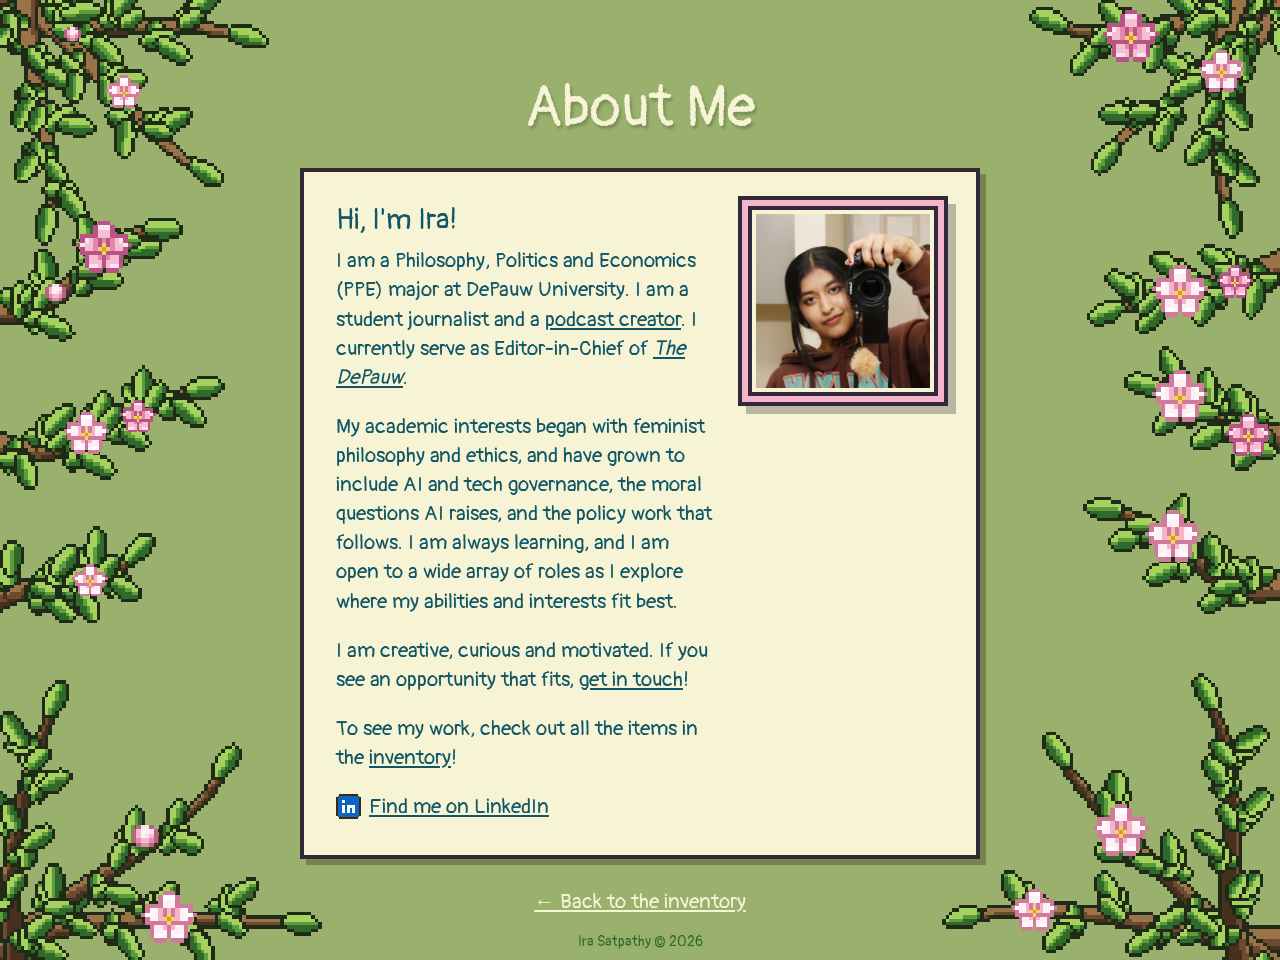
==== mywebsite/about.html @ 4e576695 "Add files via upload" ====
<!DOCTYPE html>
<html lang="en">
<head>
  <meta charset="UTF-8" />
  <meta name="viewport" content="width=device-width, initial-scale=1.0" />
  <title>About Ira</title>
  <link rel="preconnect" href="https://fonts.googleapis.com" />
  <link rel="preconnect" href="https://fonts.gstatic.com" crossorigin />
  <link href="https://fonts.googleapis.com/css2?family=Pangolin&display=swap" rel="stylesheet" />
  <link rel="stylesheet" href="style.css" />
</head>
<body>
  <section class="panel panel-about panel-foliage">
    <div class="foliage" aria-hidden="true">
      <img class="fo fo-l top" src="fb-l-top.svg" alt="" style="--w:84;top:0" />
      <img class="fo fo-l" src="fb-l-1.svg" alt="" style="--w:58;top:22%" />
      <img class="fo fo-l" src="fb-l-2.svg" alt="" style="--w:70;top:37%" />
      <img class="fo fo-l" src="fb-l-3.svg" alt="" style="--w:52;top:53%" />
      <img class="fo fo-l bottom" src="fb-l-bot.svg" alt="" style="--w:100;bottom:0" />
      <img class="fo fo-r top" src="fb-r-top.svg" alt="" style="--w:80;top:0;transform:scaleX(-1)" />
      <img class="fo fo-r" src="fb-r-1.svg" alt="" style="--w:62;top:19%;transform:scaleX(-1)" />
      <img class="fo fo-r" src="fb-r-2.svg" alt="" style="--w:50;top:35%;transform:scaleX(-1)" />
      <img class="fo fo-r" src="fb-r-3.svg" alt="" style="--w:64;top:51%;transform:scaleX(-1)" />
      <img class="fo fo-r bottom" src="fb-r-bot.svg" alt="" style="--w:104;bottom:0;transform:scaleX(-1)" />
      <img class="bloom top" src="bloom-white.svg" alt="" style="left:calc(30.8 * var(--px));top:calc(0px + 21.8 * var(--px));width:calc(10.4 * var(--px))" />
      <img class="bloom top" src="bloom-bud.svg" alt="" style="left:calc(18.6 * var(--px));top:calc(0px + 7.8 * var(--px));width:calc(4.8 * var(--px))" />
      <img class="bloom" src="bloom-bud.svg" alt="" style="left:calc(13.0 * var(--px));top:calc(22% + 21.0 * var(--px));width:calc(6 * var(--px))" />
      <img class="bloom" src="bloom-pink.svg" alt="" style="left:calc(21.88 * var(--px));top:calc(22% + 2.88 * var(--px));width:calc(16.25 * var(--px))" />
      <img class="bloom" src="bloom-white.svg" alt="" style="left:calc(18.5 * var(--px));top:calc(37% + 16.5 * var(--px));width:calc(13 * var(--px))" />
      <img class="bloom" src="bloom-pink.svg" alt="" style="left:calc(34.8 * var(--px));top:calc(37% + 12.8 * var(--px));width:calc(10.4 * var(--px))" />
      <img class="bloom" src="bloom-white.svg" alt="" style="left:calc(20.8 * var(--px));top:calc(53% + 15.8 * var(--px));width:calc(10.4 * var(--px))" />
      <img class="bloom bottom" src="bloom-bud.svg" alt="" style="left:calc(38.25 * var(--px));bottom:calc(0px + 29.0 * var(--px));width:calc(7.5 * var(--px))" />
      <img class="bloom bottom" src="bloom-white.svg" alt="" style="left:calc(40.88 * var(--px));bottom:calc(0px + 3.87 * var(--px));width:calc(16.25 * var(--px))" />
      <img class="bloom top" src="bloom-pink.svg" alt="" style="right:calc(34.88 * var(--px));top:calc(0px + 2.88 * var(--px));width:calc(16.25 * var(--px))" />
      <img class="bloom top" src="bloom-white.svg" alt="" style="right:calc(10.5 * var(--px));top:calc(0px + 14.5 * var(--px));width:calc(13 * var(--px))" />
      <img class="bloom" src="bloom-pink.svg" alt="" style="right:calc(7.8 * var(--px));top:calc(19% + 23.8 * var(--px));width:calc(10.4 * var(--px))" />
      <img class="bloom" src="bloom-white.svg" alt="" style="right:calc(20.88 * var(--px));top:calc(19% + 23.88 * var(--px));width:calc(16.25 * var(--px))" />
      <img class="bloom" src="bloom-white.svg" alt="" style="right:calc(20.88 * var(--px));top:calc(35% + 9.88 * var(--px));width:calc(16.25 * var(--px))" />
      <img class="bloom" src="bloom-pink.svg" alt="" style="right:calc(2.5 * var(--px));top:calc(35% + 22.5 * var(--px));width:calc(13 * var(--px))" />
      <img class="bloom" src="bloom-white.svg" alt="" style="right:calc(22.88 * var(--px));top:calc(51% + 5.88 * var(--px));width:calc(16.25 * var(--px))" />
      <img class="bloom bottom" src="bloom-white.svg" alt="" style="right:calc(37.88 * var(--px));bottom:calc(0px + 28.87 * var(--px));width:calc(16.25 * var(--px))" />
      <img class="bloom bottom" src="bloom-white.svg" alt="" style="right:calc(64.5 * var(--px));bottom:calc(0px + 7.5 * var(--px));width:calc(13 * var(--px))" />
    </div>
    <h1 class="page-title">About Me</h1>
    <div class="about-card about-split">
      <div class="about-text">
        <h2>Hi, I'm Ira!</h2>
        <p>I am a Philosophy, Politics and Economics (PPE) major at DePauw University. I am a student journalist and a <a href="https://open.spotify.com/show/5tEr04qU3PT0iAWezpAABd?si=b157949c17004581" target="_blank" rel="noopener">podcast creator</a>. I currently serve as Editor-in-Chief of <a href="https://thedepauw.com/staff_name/ira-satpathy/" target="_blank" rel="noopener"><em>The DePauw</em></a>.</p>
        <p>My academic interests began with feminist philosophy and ethics, and have grown to include AI and tech governance, the moral questions AI raises, and the policy work that follows. I am always learning, and I am open to a wide array of roles as I explore where my abilities and interests fit best.</p>
        <p>I am creative, curious and motivated. If you see an opportunity that fits, <a href="pigeon.html">get in touch</a>!</p>
        <p>To see my work, check out all the items in the <a href="index.html">inventory</a>!</p>
        <p class="about-links"><a href="https://linkedin.com/in/ira-satpathy" target="_blank" rel="noopener noreferrer"><img class="scroll-icon" src="linkedin.svg" alt="" />Find me on LinkedIn</a></p>
      </div>
      <div class="about-photo" role="img" aria-label="A photo of Ira holding a camera"></div>
    </div>
    <a class="back-link" href="index.html">&larr; Back to the inventory</a>
    <footer class="site-footer">Ira Satpathy &copy; 2026</footer>
  </section>
</body>
</html>
---- mywebsite/style.css ----
:root {
  --bg: #faf7f2;
  --surface: #ffffff;
  --text: #2b2620;
  --muted: #787064;
  --border: #e7e0d5;
  --radius: 14px;
}

* {
  box-sizing: border-box;
}

html {
  scroll-snap-type: y proximity;
}

body {
  margin: 0;
  font-family: -apple-system, BlinkMacSystemFont, "Segoe UI", Helvetica, Arial, sans-serif;
  background: var(--bg);
  color: var(--text);
}

.panel {
  min-height: 100vh;
  scroll-snap-align: start;
  display: flex;
  flex-direction: column;
  align-items: center;
  justify-content: flex-start; /* content starts at the top of the page */
  text-align: center;
  padding: 40px 20px;
}

.panel:nth-child(odd) {
  background: #9ab16d;
}

h1 {
  font-size: 2.1rem;
  margin: 0 0 32px;
}

/* Spans the full page width (cancels the panel's 20px side padding) so the
   branches grow in from the very edges, at any window size. */
.heading-row {
  display: flex;
  align-items: flex-start;
  justify-content: space-between;
  width: calc(100% + 40px);
}

/* The heading, in the middle between the two branch stacks. */
.heading-col {
  flex: 0 1 940px;
  min-width: 0;
  display: flex;
  flex-direction: column;
  align-items: center;
}

/* The picnic mat, with its grass, in the lower middle of the page. It is drawn on the same pixel grid as
   the branches; --p is the on-screen size of one drawn pixel. The page pushes it to the bottom. */
.picnic {
  --p: clamp(2px, 0.32vw, 5px);
  position: relative;
  width: min(100vw, calc(310 * var(--p)));
  margin-top: auto;
  margin-bottom: clamp(16px, 4vh, 48px); /* a little air under it, so it sits lower-middle rather than on the edge */
}

/* Things lying on the mat, placed after the sketch. Sizes are fractions of the picnic sprite (310 x 96 drawn
   pixels), so they stay on the same pixel grid as the mat. */
.mat-item {
  display: block;
  position: absolute;
  line-height: 0;
  outline: none;
  transition: transform 0.12s steps(2);
}

.mat-item > img {
  display: block;
  width: 100%;
  height: auto;
  image-rendering: pixelated;
}

.mat-item.bag {
  width: calc(58 / 310 * 100%);
  left: calc(70 / 310 * 100%);
  top: calc(3 / 96 * 100%);
}

.mat-item.headphones {
  width: calc(34 / 310 * 100%);
  left: calc(125 / 310 * 100%);
  top: calc(24 / 96 * 100%);
}

.mat-item.laptop {
  width: calc(52 / 310 * 100%);
  left: calc(118 / 310 * 100%);
  top: calc(49 / 96 * 100%);
}

.mat-item.notebooks {
  width: calc(36 / 310 * 100%);
  left: calc(158 / 310 * 100%);
  top: calc(25 / 96 * 100%);
}

.mat-item.mic {
  width: calc(28 / 310 * 100%);
  left: calc(204 / 310 * 100%);
  top: calc(4 / 96 * 100%);
}

.mat-item.sketchbook {
  width: calc(48 / 310 * 100%);
  left: calc(172 / 310 * 100%);
  top: calc(43 / 96 * 100%);
}

/* Hovering (or tabbing to) an item lifts it with a white edge, like the pigeon, and shows its note. */
.mat-item:focus-visible,
.mat-item.is-open {
  transform: translateY(-6px);
  z-index: 2;
}

.mat-item:focus-visible > img,
.mat-item.is-open > img {
  filter: drop-shadow(0 0 0 #fff) drop-shadow(0 3px 0 rgba(0, 0, 0, 0.25));
}

/* Real hover only where there is a mouse: on a phone a first tap opens the note (tips.js), a second follows the link */
@media (hover: hover) {
  .mat-item:hover {
    transform: translateY(-6px);
    z-index: 2;
  }

  .mat-item:hover > img {
    filter: drop-shadow(0 0 0 #fff) drop-shadow(0 3px 0 rgba(0, 0, 0, 0.25));
  }

  .mat-item:hover .tip {
    opacity: 1;
    transform: translate(-50%, 0);
    pointer-events: auto;
  }
}

/* The little dialogue box: a pixel-edged cream note with a tail pointing down at the item. */
.tip {
  position: absolute;
  left: calc(50% + var(--sx, 0px));
  bottom: calc(100% + 14px);
  width: max-content;
  max-width: 240px;
  padding: 8px 12px;
  background: #f7f4d5;
  color: #105666;
  border: 3px solid #33283a;
  box-shadow: 3px 3px 0 rgba(0, 0, 0, 0.25);
  font-family: 'Pangolin', 'Segoe Script', cursive;
  font-size: 17px;
  line-height: 1.25;
  text-align: center;
  white-space: normal;
  text-decoration: none;
  pointer-events: none;
  opacity: 0;
  transform: translate(-50%, 4px);
  transition: opacity 0.12s steps(2), transform 0.12s steps(2);
}

.tip::before,
.tip::after {
  content: "";
  position: absolute;
  left: calc(50% - var(--sx, 0px));
  top: 100%;
  width: 0;
  height: 0;
  border-style: solid;
  transform: translateX(-50%);
}

.tip::before {
  border-width: 11px 9px 0;
  border-color: #33283a transparent transparent;
}

.tip::after {
  margin-top: -3px;
  border-width: 8px 6px 0;
  border-color: #f7f4d5 transparent transparent;
}

.mat-item.is-open .tip,
.mat-item:focus-visible .tip,
.mat-item:focus-within .tip {
  opacity: 1;
  transform: translate(-50%, 0);
  pointer-events: auto;   /* so a link inside the note can be clicked */
}

/* When there is no room above the item (a short window), tips.js puts the note underneath, tail pointing up */
.mat-item.tip-below .tip {
  bottom: auto;
  top: calc(100% + 14px);
}

.mat-item.tip-below .tip::before,
.mat-item.tip-below .tip::after {
  top: auto;
  bottom: 100%;
}

.mat-item.tip-below .tip::before {
  border-width: 0 9px 11px;
  border-color: transparent transparent #33283a;
}

.mat-item.tip-below .tip::after {
  margin-top: 0;
  margin-bottom: -3px;
  border-width: 0 6px 8px;
  border-color: transparent transparent #f7f4d5;
}

.mat-item.tip-below .tip-bridge {
  top: auto;
  bottom: 100%;
}

/* An invisible strip across the gap between the note and the item, so the mouse can travel up to the note. */
.tip-bridge {
  position: absolute;
  left: 0;
  right: 0;
  top: 100%;
  height: 20px;
}

/* The album card inside a note: the cover with its title underneath, linking out. */
.tip-album {
  display: flex;
  flex-direction: column;
  align-items: center;
  gap: 6px;
  margin-top: 8px;
  color: inherit;
  text-decoration: none;
}

.tip-album img {
  display: block;
  width: 96px;
  height: 96px;
  border: 3px solid #33283a;
  box-shadow: 3px 3px 0 rgba(0, 0, 0, 0.25);
}

.tip-album span {
  font-size: 13px;
  white-space: nowrap;
  text-decoration: underline;
}

.tip-album:hover span,
.tip-album:focus-visible span {
  color: #b04a76;
}

.tip-line {
  display: block;
  margin-top: 8px;
  font-weight: bold;
}

/* The About page: a cream card with the pixel-style border and shadow used on the notes */
.panel-about {
  padding-top: clamp(32px, 8vh, 96px);
}

.about-card {
  width: min(90vw, 680px);
  margin: 12px 0 24px;
  padding: 28px 32px;
  background: #f7f4d5;
  color: #105666;
  border: 4px solid #33283a;
  box-shadow: 6px 6px 0 rgba(0, 0, 0, 0.25);
  font-family: 'Pangolin', 'Segoe Script', cursive;
  font-size: 1.3rem;
  line-height: 1.4;
  text-align: left;
}

.about-card h2 {
  margin: 0 0 6px;
  font-size: 1.8rem;
  font-weight: 400;
}

.about-card p {
  margin: 0 0 20px;
}

.about-card .about-links {
  margin: 0;
}

.about-card a {
  color: inherit;
}

/* The About card with my photo on the right: a square cut from the middle of the picture, in a double pixel frame */
.about-split {
  display: flex;
  align-items: flex-start;
  gap: 36px;
}

.about-text {
  flex: 1 1 auto;
  min-width: 0;
}

.about-photo {
  flex: 0 0 clamp(180px, 30%, 240px);
  aspect-ratio: 1;
  margin: 10px 10px 10px 0;
  background: #f4b4ca url("mypic.jpg") no-repeat;
  background-size: 148% auto;
  background-position: 21% 57.5%;
  border: 4px solid #f7f4d5;
  box-shadow: 0 0 0 4px #33283a, 0 0 0 10px #f4b4ca, 0 0 0 14px #33283a, 8px 8px 0 14px rgba(0, 0, 0, 0.25);
}

/* On a narrow card the photo goes on top, centred */
@media (max-width: 620px) {
  .about-split {
    flex-direction: column-reverse;
    align-items: center;
    gap: 28px;
  }

  .about-photo {
    flex-basis: auto;
    width: min(48%, 165px);
    margin: 14px 0 0;
  }
}

/* The flowers' click targets (invisible), and the bees that fly out of them */
.flower {
  position: absolute;
  margin: 0;
  padding: 0;
  border: 0;
  background: transparent;
  cursor: pointer;
  pointer-events: auto;
  -webkit-tap-highlight-color: transparent;
}

.flower:focus-visible {
  outline: 2px dashed #f7f4d5;
  outline-offset: 2px;
}

.grass-extra > img {
  display: block;
  width: 100%;
  height: auto;
  image-rendering: pixelated;
}

.bee-flight {
  position: fixed;
  z-index: 50;
  pointer-events: none;
  line-height: 0;
  will-change: transform, opacity;
}

.bee-flight .bee {
  display: block;
  image-rendering: pixelated;
}

.bee .f1 { animation: flap-a 0.16s steps(1, end) infinite; }
.bee .f2 { animation: flap-b 0.16s steps(1, end) infinite; }

@keyframes flap-a {
  0%   { opacity: 1; }
  50%  { opacity: 0; }
}

@keyframes flap-b {
  0%   { opacity: 0; }
  50%  { opacity: 1; }
}

@media (prefers-reduced-motion: reduce) {
  .bee .f1, .bee .f2 { animation: none; }
  .bee .f2 { opacity: 0; }
}

/* Three extra grass tufts out on the page itself, in the bottom corners and at the left edge */
.panel:has(.grass-extra) {
  position: relative;
}

.grass-extra {
  position: absolute;
  width: calc(26 * var(--gp, clamp(2px, 0.32vw, 5px)));
  height: auto;
  image-rendering: pixelated;
  pointer-events: none;
}

.grass-bl { left: 2%; bottom: 9%; }
.grass-br { right: 2%; bottom: 9%; }
.grass-m1 { left: 29%; bottom: 6%; }
.grass-m2 { left: 54%; bottom: 6%; }
.grass-l { left: 1%; bottom: 32%; }

.picnic > img {
  display: block;
  width: 100%;
  height: auto;
  image-rendering: pixelated;
}

/* Reserved for whatever goes on the mat later: covers the middle of the mat and is empty for now. */
.mat-items {
  position: absolute;
  left: 25%;
  right: 25%;
  top: 32%;
  height: 40%;
  pointer-events: none;   /* empty for now, and it must not block clicks on the items beneath it */
}

/* The two stacks of branches at the left and right edges, beside the sentence. */
.branch-stack {
  flex: 0 0 clamp(70px, 17vw, 250px);
  display: flex;
  flex-direction: column;
  gap: 6px;
}

.branch-stack-left {
  align-items: flex-start;
}

.branch-stack-right {
  align-items: flex-end;
}

/* Each branch lives in a .branch-art wrapper: it holds a plain picture at first, and ruffle.js swaps
   in the version whose leaves can move. */
.branch-art {
  display: block;
  width: 100%;
}

.branch-art > img,
.branch-art > svg {
  display: block;
  width: 100%;
  height: auto;
  image-rendering: pixelated;
}

.branch-art > svg {
  cursor: pointer;
}

/* The top branches are 80 pixels wide against the lower ones' 64, so they keep the same pixel
   size and simply reach a quarter further: both top branches match, and both stop short of the sentence. */
.branch-art.long {
  width: 125%;
  max-width: none;
}

.branch-art.flip {
  transform: scaleX(-1);
}

/* Ruffling: each leaf swings around the point where it joins its stem, then settles. The delay
   (set by ruffle.js) grows with distance from the click, so the shake ripples outward. */
.branch-art .leaf {
  transform-box: view-box;
}

.branch-art .leaf.ruffling {
  animation: ruffle 0.8s ease-in-out var(--delay, 0ms) 1 both;
}

@keyframes ruffle {
  0%   { transform: rotate(0deg); }
  15%  { transform: rotate(calc(var(--amp) * 1deg)); }
  35%  { transform: rotate(calc(var(--amp) * -0.8deg)); }
  55%  { transform: rotate(calc(var(--amp) * 0.5deg)); }
  75%  { transform: rotate(calc(var(--amp) * -0.25deg)); }
  100% { transform: rotate(0deg); }
}

@media (prefers-reduced-motion: reduce) {
  .branch-art .leaf.ruffling {
    animation: none;
  }
}

/* The pigeon is perched on the bottom-right branch; its position is a
   percentage of the branch sprite so it stays put as the branch scales. */
.branch-wrap {
  position: relative;
  width: 100%;
}

.pigeon-link {
  position: absolute;
  left: 20%;
  bottom: 64.5%;
  width: 37.5%;
  line-height: 0;
  transition: transform 0.12s steps(2);
}

.pigeon-link img {
  display: block;
  width: 100%;
  height: auto;
  image-rendering: pixelated;
}

.pigeon-link:hover,
.pigeon-link:focus-visible {
  transform: translateY(-6px);
  outline: none;
  filter: drop-shadow(0 0 0 #fff) drop-shadow(0 3px 0 rgba(0, 0, 0, 0.25));
}

/* The pigeon's own page: content starts near the top instead of being centred */
.panel-pigeon,
.panel-foliage {
  position: relative;
  overflow: hidden;
  justify-content: flex-start;
  padding-top: clamp(32px, 8vh, 96px);
}

/* Curved, slanted branches: a fan of three sweeping out of each corner, plus S-shaped branches
   down the sides, all behind the content. --px is the on-screen size of one drawn pixel,
   matching the branches on the main page. */
.foliage {
  --px: clamp(2px, 0.27vw, 4px);
  position: absolute;
  inset: 0;
  z-index: 0;
  pointer-events: none;
}

.foliage .fo {
  position: absolute;
  width: calc(var(--w) * var(--px));
  height: auto;
  image-rendering: pixelated;
}

.foliage .fo-l {
  left: 0;
}

.foliage .fo-r {
  right: 0;
}

.foliage .fig,
.foliage .bloom {
  position: absolute;
  width: calc(12 * var(--px));
  height: auto;
  image-rendering: pixelated;
}

.panel-pigeon > :not(.foliage),
.panel-foliage > :not(.foliage) {
  position: relative;
  z-index: 1;
}

/* The top-corner fans would run into the heading's first and last letters on mid-size windows */
@media (max-width: 1300px) {
  .foliage .top {
    display: none;
  }
}

/* On phones keep just the bottom-corner fans, which sit clear of the heading, scroll and pigeon */
@media (max-width: 800px) {
  .foliage .fo:not(.bottom),
  .foliage .fig:not(.bottom),
  .foliage .bloom:not(.bottom) {
    display: none;
  }
}

/* The writing page's heading is short, so its top-corner fans fit at every width: keep them on small screens too */
.panel-foliage .foliage .fo.top,
.panel-foliage .foliage .fig.top,
.panel-foliage .foliage .bloom.top {
  display: block;
}

/* ...a little smaller on phones, so they stay clear of the heading */
@media (max-width: 500px) {
  .panel-foliage .foliage .fo.top,
  .panel-foliage .foliage .fig.top,
  .panel-foliage .foliage .bloom.top {
    --px: 1.45px;
  }
}

/* container-type lets the text inside scale with the scroll's own width */
.scroll-wrap {
  position: relative;
  container-type: inline-size;
  width: min(90vw, 650px);
  margin: 8px 0 12px;
}

.scroll {
  display: block;
  width: 100%;
  height: auto;
  image-rendering: pixelated;
  filter: drop-shadow(0 6px 0 rgba(0, 0, 0, 0.15));
}

/* sits on the open parchment between the two rolls, centred */
.scroll-text {
  position: absolute;
  left: 20%;
  right: 20%;
  top: 29%;
  bottom: 15%;
  display: flex;
  flex-direction: column;
  align-items: center;
  justify-content: center;
  text-align: center;
  font-family: 'Pangolin', 'Segoe Script', cursive;
  font-size: 22px;
  font-size: clamp(13px, 3cqw, 22px);
  line-height: 1.3;
  color: #3a2a14;
}

.scroll-text p {
  margin: 0;
}

.scroll-label {
  font-size: 1.1em;
}

.scroll-email {
  font-size: 0.82em;
  display: flex;
  align-items: center;
  justify-content: center;
  gap: 0.4em;
  overflow-wrap: anywhere;
}

.scroll-email a {
  color: inherit;
  text-decoration: none;
}

.scroll-email a:hover,
.scroll-email a:focus-visible {
  text-decoration: underline;
}

.sr-only {
  position: absolute;
  width: 1px;
  height: 1px;
  overflow: hidden;
  clip: rect(0 0 0 0);
  white-space: nowrap;
}

/* the message form on the scroll */
.msg-form {
  width: 100%;
  margin: 0.3em 0 0.4em;
  display: flex;
  flex-direction: column;
  align-items: stretch;
  gap: 0.3em;
}

.msg-form textarea,
.msg-form input[type="email"] {
  width: 100%;
  box-sizing: border-box;
  padding: 0.25em 0.45em;
  font: inherit;
  font-size: 0.8em;
  line-height: 1.2;
  color: #3a2a14;
  background: #fff9e6;
  border: 3px solid #3a2a14;
  border-radius: 0;
  outline: none;
  resize: none;
}

.msg-form textarea {
  height: 3.6em;
}

.msg-form textarea::placeholder,
.msg-form input::placeholder {
  color: #a08a5c;
}

.msg-form textarea:focus,
.msg-form input[type="email"]:focus {
  background: #ffffff;
  box-shadow: 3px 3px 0 rgba(58, 42, 20, 0.3);
}

.msg-send {
  align-self: center;
  padding: 0.1em 1.3em;
  font: inherit;
  font-size: 0.85em;
  color: #fff4d6;
  background: #7a5a2e;
  border: 3px solid #3a2a14;
  border-radius: 0;
  box-shadow: 3px 3px 0 rgba(58, 42, 20, 0.35);
  cursor: pointer;
}

.msg-send:hover,
.msg-send:focus-visible {
  background: #946d38;
  outline: none;
}

.msg-send:active {
  transform: translate(2px, 2px);
  box-shadow: 1px 1px 0 rgba(58, 42, 20, 0.35);
}

.msg-send:disabled {
  opacity: 0.6;
  cursor: wait;
}

.msg-status {
  min-height: 1.1em;
  margin: 0;
  font-size: 0.72em;
}

.msg-status.good { color: #2f6a2a; }
.msg-status.bad { color: #9a3b2e; }

.scroll-icon {
  flex: none;
  height: 1.2em;
  width: auto;
  image-rendering: pixelated;
}

.pigeon-hero {
  width: clamp(120px, 20vw, 220px);
  height: auto;
  margin: 0 0 16px;
  image-rendering: pixelated;
}

h1.page-title {
  font-family: 'Pangolin', 'Segoe Script', cursive;
  font-weight: 400;
  font-size: clamp(2rem, 6vw, 3.6rem);
  color: #f7f4d5;
  text-shadow: 2px 3px 3px rgba(0, 0, 0, 0.2);
  margin: 0 0 12px;
}

.back-link {
  position: relative;
  z-index: 5;   /* always above the branches, the fruit and the footer line */
  padding: 6px 10px;
  font-family: 'Pangolin', 'Segoe Script', cursive;
  font-size: 1.3rem;
  color: #f7f4d5;
  cursor: pointer;
}

h1.curved {
  position: relative;
  z-index: 1;
  width: 100%;
  max-width: 900px;
  margin: 16px 0;
}

.heading-col h1.curved {
  width: 100%;
  margin: 16px 0;
}

.heading-col h1.curved text {
  font-size: 100px;
}

.subhead {
  margin: calc(-22px - 4.2vw) 0 0;
  font-family: 'Pangolin', 'Segoe Script', cursive;
  font-size: clamp(1rem, 1.7vw, 1.5rem);
  color: #f7f4d5;
  text-shadow: 2px 3px 3px rgba(0, 0, 0, 0.2);
}

h1.curved svg {
  display: block;
  width: 100%;
  height: auto;
  overflow: visible;
  filter: drop-shadow(2px 3px 3px rgba(0, 0, 0, 0.2));
}

h1.curved text {
  font-family: 'Pangolin', 'Segoe Script', cursive;
  font-size: 84px;
  font-weight: 400;
  fill: #f7f4d5;
  stroke: #f7f4d5;
  stroke-width: 1px;
}


/* Phones, and any clearly tall, narrow window: the picnic is drawn wider than the screen (its sides are just grass) so the mat and the things on it
   are big enough to see, and it sits in the middle of the space under the heading. On wider screens the wrapper
   is invisible to the layout. */
.picnic-zone {
  display: contents;
}

@media (max-width: 700px), (max-aspect-ratio: 4/5) {
  html,
  body {
    overflow-x: hidden;
  }

  .picnic-zone {
    display: block;
    position: relative;
    flex: none;
    width: 140vw;
    margin: auto 0 8vh;
    --gp: calc(140vw / 310);
  }

  .picnic {
    width: 100%;
    margin: 0;
  }

  /* the title takes the full width and the two branch stacks (with the dove) hang underneath it */
  .heading-row {
    flex-wrap: wrap;
    row-gap: 20px;
  }

  .heading-col {
    order: -1;
    flex: 0 0 100%;
    padding: 0 20px;
  }

  .branch-stack {
    flex: 0 0 34%;
    gap: 26px;
  }

  .heading-col h1.curved text {
    font-size: 140px;
  }

  .subhead {
    margin-top: calc(-22px - 3vw);
    font-size: 1.15rem;
  }

  /* the two sentences go on their own lines */
  .subhead .sub-2 {
    display: block;
  }

  .tip {
    max-width: min(240px, 62vw);
    font-size: 16px;
  }

  /* keep the loose grass tucked in just below the mat */
  .grass-m1,
  .grass-m2 {
    bottom: 11%;
  }

  .grass-bl {
    left: 14%;
    bottom: 5%;
  }

  .grass-br {
    right: 14%;
    bottom: 5%;
  }
}

/* A small copyright line along the bottom edge of every page */
.panel > .site-footer {
  position: absolute;
  left: 0;
  right: 0;
  bottom: 10px;
  z-index: 1;
  margin: 0;
  font-family: 'Pangolin', 'Segoe Script', cursive;
  font-size: 14px;
  font-weight: 400;
  color: #2c6a2a;
  text-align: center;
  text-shadow: 0 0 3px #9ab16d, 0 0 3px #9ab16d, 0 0 6px #9ab16d;   /* keeps it readable where branches pass behind it */
  pointer-events: none;
}

.panel {
  position: relative;
}

/* The resume request card: a roomier form than the one on the scroll */
.resume-card .msg-form {
  gap: 12px;
  margin: 8px 0 0;
}

.resume-card .msg-status {
  margin: 0;
  text-align: center;
}

/* The resume box: opens over the main page, covering about three quarters of it */
.modal {
  position: fixed;
  inset: 0;
  z-index: 100;
  display: flex;
  align-items: center;
  justify-content: center;
  background: rgba(30, 40, 20, 0.55);
}

.modal[hidden] {
  display: none;
}

.modal-open {
  overflow: hidden;
}

.modal-box {
  position: relative;
  width: 75vw;
  height: 75vh;
  max-height: 90vh;
  margin: 0;
  display: flex;
  flex-direction: column;
  justify-content: center;
  align-items: center;
  text-align: center;
  overflow-y: auto;
}

.modal-box h2 {
  font-size: clamp(1.8rem, 3.2vw, 2.6rem);
  margin-bottom: 10px;
}

.modal-box p {
  margin-bottom: 18px;
}

.modal-box .msg-form {
  width: min(100%, 520px);
  gap: 14px;
}

.modal-box .msg-status {
  margin: 0;
  min-height: 1.4em;
  font-size: 0.85em;
}

.modal-close {
  position: absolute;
  top: 10px;
  right: 10px;
  width: 38px;
  height: 38px;
  padding: 0;
  font: inherit;
  font-size: 1.6rem;
  line-height: 1;
  color: #fff4d6;
  background: #7a5a2e;
  border: 3px solid #3a2a14;
  border-radius: 0;
  box-shadow: 3px 3px 0 rgba(58, 42, 20, 0.35);
  cursor: pointer;
}

.modal-close:hover,
.modal-close:focus-visible {
  background: #946d38;
  outline: none;
}

.modal-close:active {
  transform: translate(2px, 2px);
  box-shadow: 1px 1px 0 rgba(58, 42, 20, 0.35);
}

@media (max-width: 700px) {
  .modal-box {
    width: 88vw;
    height: auto;
    min-height: 50vh;
    padding: 56px 22px 28px;
  }
}

.modal-icon {
  display: block;
  width: clamp(72px, 9vw, 116px);
  height: auto;
  margin-bottom: 14px;
  image-rendering: pixelated;
}

/* Album slideshow inside the headphones note: the arrows (or a swipe) slide between the covers */
.album-slides {
  display: block;
  position: relative;
  width: 210px;
  max-width: 100%;
  margin: 8px auto 0;
}

.album-track {
  display: flex;
  overflow: hidden;
  touch-action: pan-y;
}

.album-track .tip-album {
  flex: 0 0 100%;
  margin-top: 0;
  transform: translateX(calc(var(--i, 0) * -100%));
  transition: transform 0.25s steps(5);
}

.album-track .tip-album span {
  font-size: 12px;
  white-space: nowrap;
}

/* the arrows sit in the margins beside the cover, each with a roomy click area */
.album-nav button {
  position: absolute;
  top: 0;
  width: 40px;
  height: 96px;
  margin: 0;
  padding: 0;
  font: inherit;
  font-size: 28px;
  line-height: 96px;
  text-align: center;
  color: inherit;
  background: none;
  border: 0;
  cursor: pointer;
  pointer-events: auto;
  -webkit-tap-highlight-color: transparent;
}

.album-nav .album-prev { left: 0; }
.album-nav .album-next { right: 0; }
.album-nav button:hover,
.album-nav button:focus-visible { color: #b04a76; outline: none; }
.album-nav button:active { transform: scale(0.9); }

.album-dots {
  display: flex;
  justify-content: center;
  gap: 6px;
  margin-top: 6px;
}

.album-dots i {
  display: block;
  width: 6px;
  height: 6px;
  background: #b9c9a0;
  border: 2px solid #33283a;
}

.album-dots i.on {
  background: #b04a76;
}

/* LinkedIn link on the About card: the logo sits in front of the words */
.about-card .about-links a {
  display: inline-flex;
  align-items: center;
  gap: 8px;
}
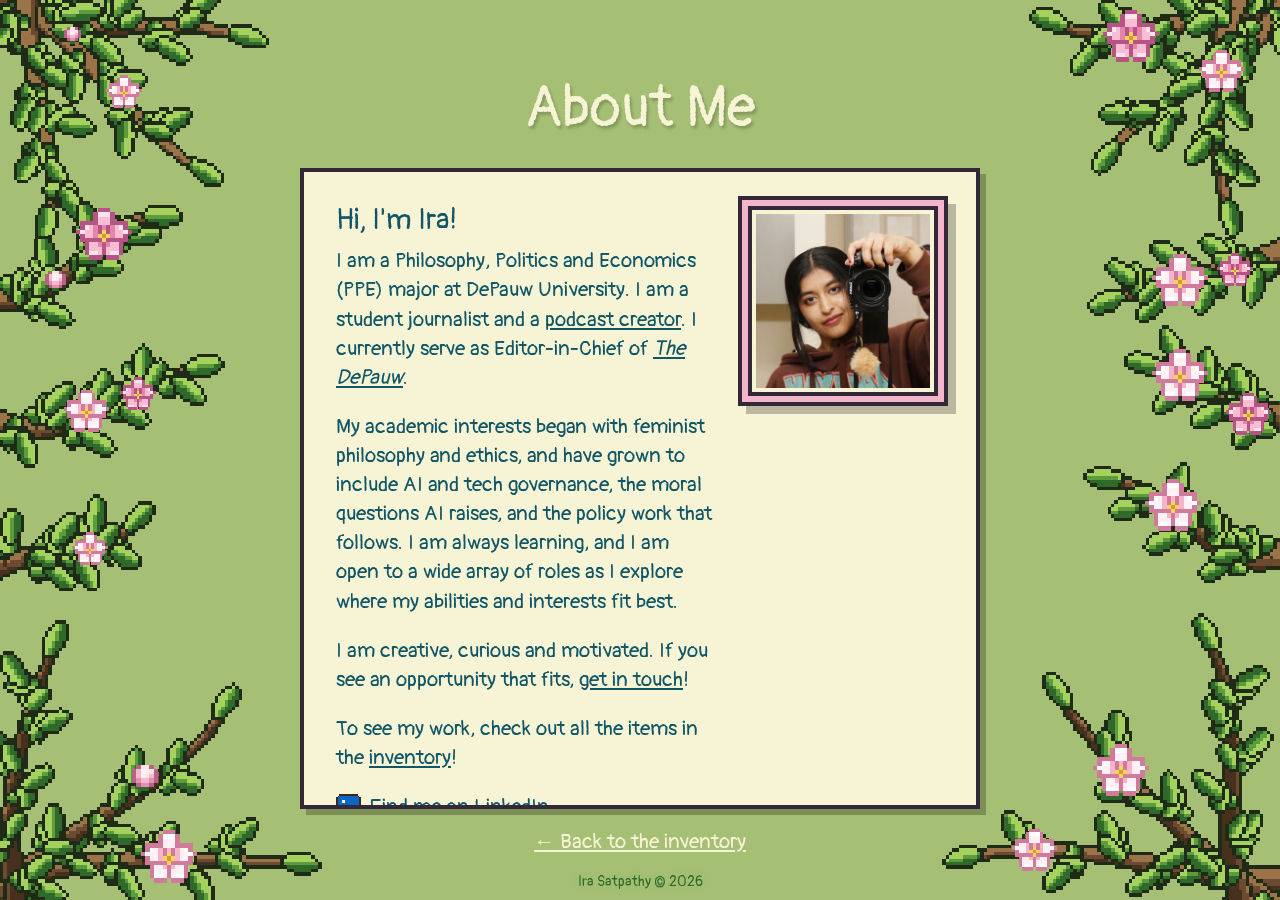
==== commit 73745c77: "Add files via upload" ====
--- a/mywebsite/about.html
+++ b/mywebsite/about.html
@@ -10,7 +10,7 @@
   <link rel="stylesheet" href="style.css" />
 </head>
 <body>
-  <section class="panel panel-about panel-foliage">
+  <section class="panel panel-about panel-foliage panel-fixed">
     <div class="foliage" aria-hidden="true">
       <img class="fo fo-l top" src="fb-l-top.svg" alt="" style="--w:84;top:0" />
       <img class="fo fo-l" src="fb-l-1.svg" alt="" style="--w:58;top:22%" />
--- a/mywebsite/style.css
+++ b/mywebsite/style.css
@@ -34,7 +34,7 @@
 }
 
 .panel:nth-child(odd) {
-  background: #9ab16d;
+  background: #a5bf74;
 }
 
 h1 {
@@ -543,10 +543,25 @@
 }
 
 .pigeon-link:hover,
-.pigeon-link:focus-visible {
+.pigeon-link:focus-visible,
+.pigeon-link.is-open {
   transform: translateY(-6px);
   outline: none;
+  z-index: 2;
+}
+
+/* the white edge goes on the bird only, not on its note */
+.pigeon-link:hover img,
+.pigeon-link:focus-visible img,
+.pigeon-link.is-open img {
   filter: drop-shadow(0 0 0 #fff) drop-shadow(0 3px 0 rgba(0, 0, 0, 0.25));
+}
+
+.pigeon-link:hover .tip,
+.pigeon-link:focus-visible .tip,
+.pigeon-link.is-open .tip {
+  opacity: 1;
+  transform: translate(-50%, 0);
 }
 
 /* The pigeon's own page: content starts near the top instead of being centred */
@@ -949,7 +964,7 @@
   font-weight: 400;
   color: #2c6a2a;
   text-align: center;
-  text-shadow: 0 0 3px #9ab16d, 0 0 3px #9ab16d, 0 0 6px #9ab16d;   /* keeps it readable where branches pass behind it */
+  text-shadow: 0 0 3px #a5bf74, 0 0 3px #a5bf74, 0 0 6px #a5bf74;   /* keeps it readable where branches pass behind it */
   pointer-events: none;
 }
 
@@ -1145,3 +1160,73 @@
   align-items: center;
   gap: 8px;
 }
+
+/* While one item is hovered, the other notes stay hidden (even ones still fading out or left open by a click) */
+@media (hover: hover) {
+  .picnic:has(.mat-item:hover) .mat-item:not(:hover) .tip {
+    opacity: 0;
+    pointer-events: none;
+  }
+}
+
+/* With a mouse, a note that has nothing to click in it lets the pointer through, so an item that sits under another
+   item's note can still be reached (and then the other note puts itself away). Only the headphones note, with its
+   album links and arrows, stays clickable. */
+@media (hover: hover) {
+  .mat-item:not(.headphones) .tip {
+    pointer-events: none !important;
+  }
+}
+
+/* a bold line at the top of a note, instead of the bottom */
+.tip-line.tip-first {
+  margin: 0 0 6px;
+}
+
+/* The About page stays one screen tall: the page itself never scrolls, the card does */
+.panel-fixed {
+  height: 100vh;
+  height: 100dvh;
+  min-height: 0;
+}
+
+.panel-fixed .page-title,
+.panel-fixed .back-link {
+  flex: none;
+}
+
+.panel-fixed .about-card {
+  flex: 0 1 auto;
+  min-height: 0;
+  margin-bottom: 14px;
+  overflow-y: auto;
+  overscroll-behavior: contain;
+}
+
+/* Firefox has no ::-webkit-scrollbar, so it gets the plain colours instead */
+@supports not selector(::-webkit-scrollbar) {
+  .panel-fixed .about-card {
+    scrollbar-width: thin;
+    scrollbar-color: #c9b27a #efe9c4;
+  }
+}
+
+.panel-fixed .about-card::-webkit-scrollbar {
+  width: 16px;
+  -webkit-appearance: none;
+}
+
+.panel-fixed .about-card::-webkit-scrollbar-track {
+  background: #efe9c4;
+  border-left: 3px solid #33283a;
+}
+
+.panel-fixed .about-card::-webkit-scrollbar-thumb {
+  background: #c9b27a;
+  border: 3px solid #33283a;
+}
+
+/* My Art: the same cream box as the other pages, empty for now, tall enough to show where the art will go */
+.panel-fixed .art-card {
+  flex-basis: min(60vh, 460px);   /* a good tall box, shrinking only if the screen is short */
+}
